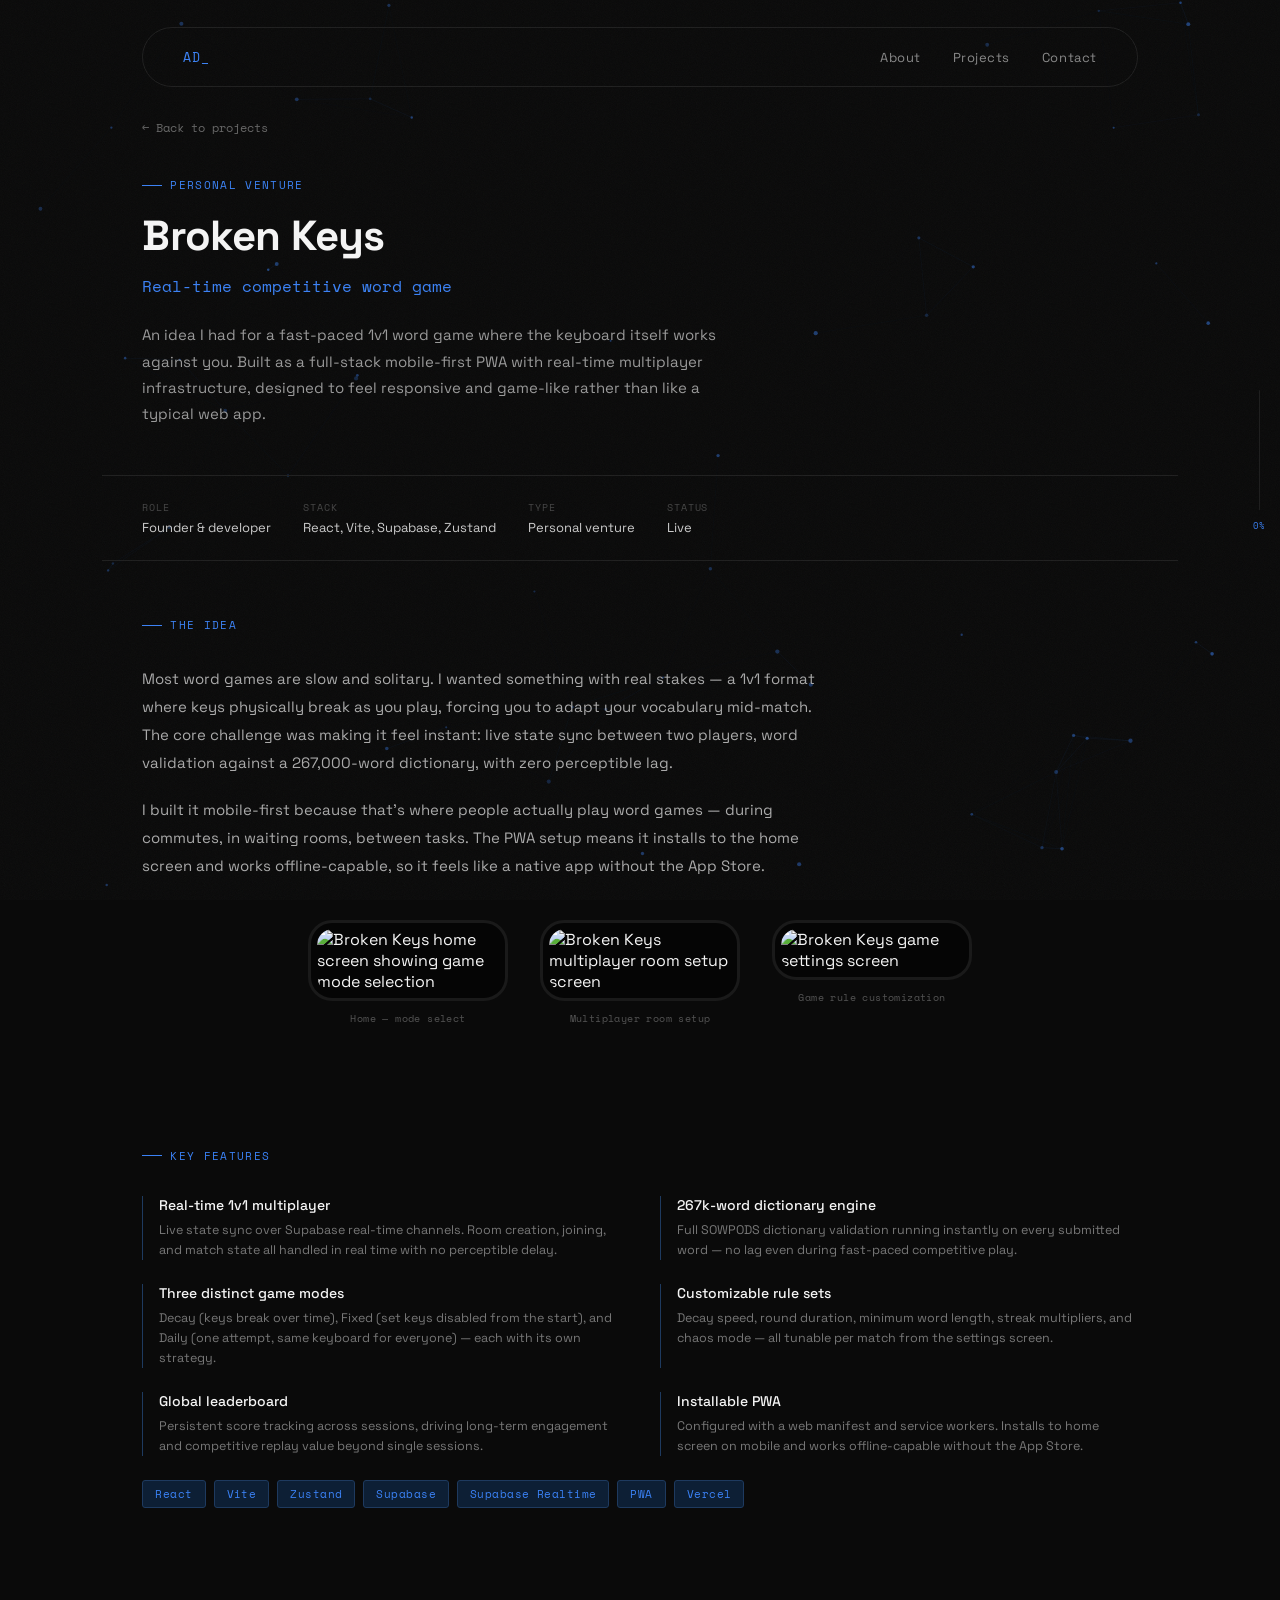
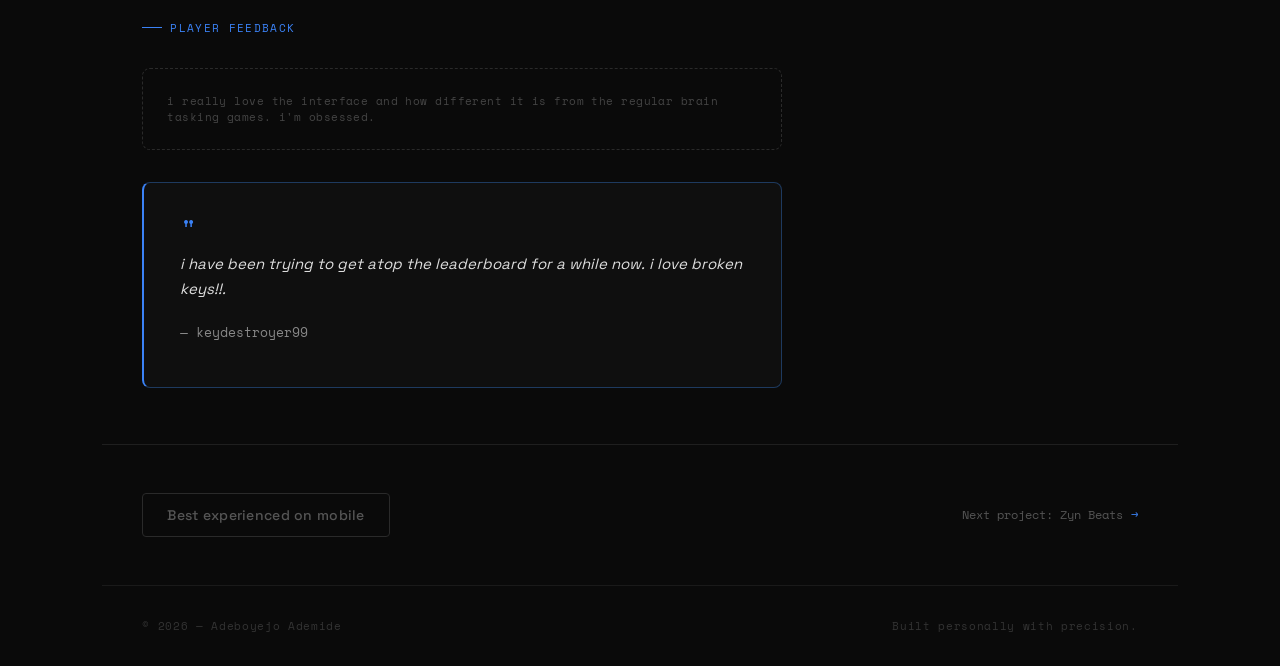
==== projects/broken-keys.html @ 76c6ffee "initial portfolio build" ====
<!DOCTYPE html>
<html lang="en">
  <head>
    <meta charset="UTF-8" />
    <meta name="viewport" content="width=device-width, initial-scale=1.0" />
    <title>Broken Keys — Adeboyejo Ademide</title>
    <meta
      name="description"
      content="Case study: Broken Keys, a real-time competitive multiplayer word game built as a full-stack PWA."
    />

    <link rel="preconnect" href="https://fonts.googleapis.com" />
    <link rel="preconnect" href="https://fonts.gstatic.com" crossorigin />
    <link
      href="https://fonts.googleapis.com/css2?family=Space+Grotesk:wght@400;500;700&family=Space+Mono:wght@400;700&display=swap"
      rel="stylesheet"
    />

    <link rel="stylesheet" href="../css/case-study.css" />
  </head>
  <body>
    <canvas id="bg-canvas"></canvas>
    <div id="cursor-ring"></div>
    <div id="cursor-dot"></div>

    <div class="page">
      <header class="nav">
        <a href="../index.html" class="logo">AD_</a>
        <nav class="nav-links">
          <a href="../index.html#about" class="hoverable">About</a>
          <a href="../index.html#projects" class="hoverable">Projects</a>
          <a href="../index.html#contact" class="hoverable">Contact</a>
        </nav>
      </header>

      <a href="../index.html#projects" class="back-link hoverable"
        >← Back to projects</a
      >

      <div class="cs-hero reveal">
        <div class="cs-eyebrow">Personal venture</div>
        <h1 class="cs-title">Broken Keys</h1>
        <p class="cs-tagline">Real-time competitive word game</p>
        <p class="cs-summary">
          An idea I had for a fast-paced 1v1 word game where the keyboard itself
          works against you. Built as a full-stack mobile-first PWA with
          real-time multiplayer infrastructure, designed to feel responsive and
          game-like rather than like a typical web app.
        </p>
      </div>

      <div class="cs-meta-row reveal">
        <div class="cs-meta-item">
          <span class="cs-meta-label">Role</span>
          <span class="cs-meta-value">Founder & developer</span>
        </div>
        <div class="cs-meta-item">
          <span class="cs-meta-label">Stack</span>
          <span class="cs-meta-value">React, Vite, Supabase, Zustand</span>
        </div>
        <div class="cs-meta-item">
          <span class="cs-meta-label">Type</span>
          <span class="cs-meta-value">Personal venture</span>
        </div>
        <div class="cs-meta-item">
          <span class="cs-meta-label">Status</span>
          <span class="cs-meta-value">Live</span>
        </div>
      </div>

      <section class="cs-section reveal">
        <div class="cs-section-label">The idea</div>
        <p class="cs-body-text">
          Most word games are slow and solitary. I wanted something with real
          stakes — a 1v1 format where keys physically break as you play, forcing
          you to adapt your vocabulary mid-match. The core challenge was making
          it feel instant: live state sync between two players, word validation
          against a 267,000-word dictionary, with zero perceptible lag.
        </p>
        <p class="cs-body-text">
          I built it mobile-first because that's where people actually play word
          games — during commutes, in waiting rooms, between tasks. The PWA
          setup means it installs to the home screen and works offline-capable,
          so it feels like a native app without the App Store.
        </p>

        <div class="cs-phone-row">
          <div class="cs-phone-col">
            <div class="cs-phone">
              <div class="cs-phone-screen">
                <img
                  class="cs-phone-img"
                  src="../assets/screenshots/brokenkeys-home.png"
                  alt="Broken Keys home screen showing game mode selection"
                />
              </div>
            </div>
            <p class="cs-phone-caption">Home — mode select</p>
          </div>
          <div class="cs-phone-col">
            <div class="cs-phone">
              <div class="cs-phone-screen">
                <img
                  class="cs-phone-img"
                  src="../assets/screenshots/brokenkeys-multiplayer.png"
                  alt="Broken Keys multiplayer room setup screen"
                />
              </div>
            </div>
            <p class="cs-phone-caption">Multiplayer room setup</p>
          </div>
          <div class="cs-phone-col">
            <div class="cs-phone">
              <div class="cs-phone-screen">
                <img
                  class="cs-phone-img"
                  src="../assets/screenshots/brokenkeys-settings.png"
                  alt="Broken Keys game settings screen"
                />
              </div>
            </div>
            <p class="cs-phone-caption">Game rule customization</p>
          </div>
        </div>
      </section>

      <section class="cs-section reveal">
        <div class="cs-section-label">Key features</div>
        <div class="cs-features-grid">
          <div class="cs-feature">
            <p class="cs-feature-title">Real-time 1v1 multiplayer</p>
            <p class="cs-feature-desc">
              Live state sync over Supabase real-time channels. Room creation,
              joining, and match state all handled in real time with no
              perceptible delay.
            </p>
          </div>
          <div class="cs-feature">
            <p class="cs-feature-title">267k-word dictionary engine</p>
            <p class="cs-feature-desc">
              Full SOWPODS dictionary validation running instantly on every
              submitted word — no lag even during fast-paced competitive play.
            </p>
          </div>
          <div class="cs-feature">
            <p class="cs-feature-title">Three distinct game modes</p>
            <p class="cs-feature-desc">
              Decay (keys break over time), Fixed (set keys disabled from the
              start), and Daily (one attempt, same keyboard for everyone) — each
              with its own strategy.
            </p>
          </div>
          <div class="cs-feature">
            <p class="cs-feature-title">Customizable rule sets</p>
            <p class="cs-feature-desc">
              Decay speed, round duration, minimum word length, streak
              multipliers, and chaos mode — all tunable per match from the
              settings screen.
            </p>
          </div>
          <div class="cs-feature">
            <p class="cs-feature-title">Global leaderboard</p>
            <p class="cs-feature-desc">
              Persistent score tracking across sessions, driving long-term
              engagement and competitive replay value beyond single sessions.
            </p>
          </div>
          <div class="cs-feature">
            <p class="cs-feature-title">Installable PWA</p>
            <p class="cs-feature-desc">
              Configured with a web manifest and service workers. Installs to
              home screen on mobile and works offline-capable without the App
              Store.
            </p>
          </div>
        </div>

        <div class="cs-tech-row">
          <span class="cs-tech-tag">React</span>
          <span class="cs-tech-tag">Vite</span>
          <span class="cs-tech-tag">Zustand</span>
          <span class="cs-tech-tag">Supabase</span>
          <span class="cs-tech-tag">Supabase Realtime</span>
          <span class="cs-tech-tag">PWA</span>
          <span class="cs-tech-tag">Vercel</span>
        </div>
      </section>

      <section class="cs-section reveal">
        <div class="cs-section-label">Player feedback</div>
        <div class="cs-testimonial-pending">
          i really love the interface and how different it is from the regular
          brain tasking games. i'm obsessed.
        </div>

        <!-- UNCOMMENT WHEN YOU HAVE THE QUOTE: -->
        <div class="cs-testimonial">
          <span class="cs-quote-mark">"</span>
          <p class="cs-quote-text">
            i have been trying to get atop the leaderboard for a while now. i
            love broken keys!!.
          </p>
          <p class="cs-quote-author">— keydestroyer99</p>
        </div>
      </section>

      <div class="cs-cta-row reveal">
        <a
          href="https://broken-keys.vercel.app"
          target="_blank"
          rel="noopener"
          class="cs-btn cs-btn-primary hoverable mobile-only-link"
        >
          Play Broken Keys ↗
        </a>
        <span class="cs-btn cs-btn-disabled desktop-only-message"
          >Best experienced on mobile</span
        >
        <a href="zyn-beats.html" class="cs-next-link hoverable">
          Next project: Zyn Beats <span class="arrow">→</span>
        </a>
      </div>

      <footer class="footer">
        <span class="footer-text">© 2026 — Adeboyejo Ademide</span>
        <span class="footer-text">Built personally with precision.</span>
      </footer>
    </div>

    <script src="../js/cursor.js"></script>
    <script src="../js/background.js"></script>
    <script src="../js/reveal.js"></script>
    <script src="../js/scroll-progress.js"></script>
  </body>
</html>
---- css/case-study.css ----
/* =========================================================
   Project case study page stylesheet
   Shared by all /projects/*.html pages. Reuses the same
   dark/blue identity as the main site, plus layout patterns
   specific to long-form case studies (image grids, phone
   frames, testimonials).
   ========================================================= */

* {
  box-sizing: border-box;
}

html {
  scroll-behavior: smooth;
}

body {
  background: #0a0a0a;
  color: #f5f5f5;
  font-family: "Space Grotesk", sans-serif;
  margin: 0;
  padding: 0 8%;
  cursor: none; /* custom cursor replaces default */
}
input,
textarea,
select {
  cursor: text;
}

a,
button,
[role="button"],
label {
  cursor: none;
}

@media (hover: none), (pointer: coarse) {
  body {
    cursor: auto;
  }
  #cursor-ring,
  #cursor-dot {
    display: none;
  }
}

a {
  color: inherit;
}

#bg-canvas {
  position: fixed;
  top: 0;
  left: 0;
  width: 100%;
  height: 100%;
  z-index: 0;
  pointer-events: none;
}

.page {
  position: relative;
  z-index: 1;
}

/* ============ CURSOR (shared with main site) ============ */
#cursor-ring {
  position: fixed;
  width: 28px;
  height: 28px;
  border-radius: 50%;
  pointer-events: none;
  z-index: 999;
  transform: translate(-50%, -50%);
  border: 1px solid #3b82f6;
  transition: width 0.2s ease, height 0.2s ease, background 0.2s ease,
    opacity 0.2s ease;
  opacity: 0;
}

#cursor-dot {
  position: fixed;
  width: 4px;
  height: 4px;
  border-radius: 50%;
  background: #3b82f6;
  pointer-events: none;
  z-index: 1000;
  transform: translate(-50%, -50%);
  opacity: 0;
  transition: opacity 0.2s ease;
}

/* ============ NAV (shared) ============ */
.nav {
  display: flex;
  justify-content: space-between;
  align-items: center;
  padding: 1.2rem 2.5rem;
  margin: 2.5% 2.5rem 0;
  border: 0.5px solid #1f1f1f;
  border-radius: 30px;
  background: transparent;
}

.logo {
  font-family: "Space Mono", monospace;
  font-size: 13px;
  color: #3b82f6;
  letter-spacing: 0.08em;
  text-decoration: none;
}

.nav-links {
  display: flex;
  gap: 2rem;
}

.nav-links a {
  font-size: 13px;
  color: #888;
  text-decoration: none;
  letter-spacing: 0.04em;
  transition: color 0.2s ease;
}

.nav-links a:hover {
  color: #f5f5f5;
}

/* ============ BACK LINK ============ */
.back-link {
  display: inline-flex;
  align-items: center;
  gap: 8px;
  font-family: "Space Mono", monospace;
  font-size: 12px;
  color: #666;
  text-decoration: none;
  padding: 2rem 2.5rem 0;
  transition: color 0.2s ease;
}

.back-link:hover {
  color: #3b82f6;
}

/* ============ HERO ============ */
.cs-hero {
  padding: 2.5rem 2.5rem 3rem;
  max-width: 760px;
}

.cs-eyebrow {
  font-family: "Space Mono", monospace;
  font-size: 11px;
  color: #3b82f6;
  letter-spacing: 0.12em;
  text-transform: uppercase;
  margin-bottom: 1rem;
  display: flex;
  align-items: center;
  gap: 8px;
}

.cs-eyebrow::before {
  content: "";
  display: inline-block;
  width: 20px;
  height: 1px;
  background: #3b82f6;
}

.cs-title {
  font-size: 42px;
  font-weight: 700;
  margin: 0 0 0.75rem;
  letter-spacing: -0.02em;
}

.cs-tagline {
  font-size: 16px;
  color: #3b82f6;
  font-family: "Space Mono", monospace;
  margin: 0 0 1.5rem;
}

.cs-summary {
  font-size: 15px;
  color: #999;
  line-height: 1.75;
  max-width: 600px;
  margin: 0;
}

/* ============ META ROW ============ */
.cs-meta-row {
  display: flex;
  gap: 2rem;
  padding: 1.5rem 2.5rem;
  border-top: 0.5px solid #1f1f1f;
  border-bottom: 0.5px solid #1f1f1f;
  flex-wrap: wrap;
}

.cs-meta-item {
  display: flex;
  flex-direction: column;
  gap: 4px;
}

.cs-meta-label {
  font-family: "Space Mono", monospace;
  font-size: 10px;
  color: #444;
  letter-spacing: 0.08em;
  text-transform: uppercase;
}

.cs-meta-value {
  font-size: 13px;
  color: #ccc;
}

/* ============ SECTIONS ============ */
.cs-section {
  padding: 3.5rem 2.5rem;
}

.cs-section-label {
  font-family: "Space Mono", monospace;
  font-size: 11px;
  color: #3b82f6;
  letter-spacing: 0.12em;
  text-transform: uppercase;
  margin-bottom: 2rem;
  display: flex;
  align-items: center;
  gap: 8px;
}

.cs-section-label::before {
  content: "";
  display: inline-block;
  width: 20px;
  height: 1px;
  background: #3b82f6;
}

.cs-body-text {
  font-size: 15px;
  color: #aaa;
  line-height: 1.85;
  max-width: 680px;
  margin: 0 0 1.25rem;
}

/* ============ DESKTOP IMAGE GRID ============ */
.cs-image-grid {
  display: grid;
  grid-template-columns: 1.4fr 1fr;
  gap: 1.5rem;
  margin-top: 2rem;
}

.cs-image-grid.full {
  grid-template-columns: 1fr;
}

.cs-image-grid.three {
  grid-template-columns: 1fr 1fr 1fr;
}

.cs-shot-frame {
  background: #0f0f0f;
  border: 0.5px solid #1f1f1f;
  border-radius: 8px;
  overflow: hidden;
}

.cs-shot-bar {
  display: flex;
  align-items: center;
  gap: 5px;
  padding: 8px 12px;
  background: #131313;
  border-bottom: 0.5px solid #1f1f1f;
}

.cs-shot-dot {
  width: 7px;
  height: 7px;
  border-radius: 50%;
  background: #2a2a2a;
}

.cs-shot-url {
  margin-left: 6px;
  font-family: "Space Mono", monospace;
  font-size: 9px;
  color: #555;
  overflow: hidden;
  white-space: nowrap;
  text-overflow: ellipsis;
}

.cs-shot-img {
  width: 100%;
  height: auto;
  display: block;
}

/* ============ MOBILE PHONE FRAMES ============ */
.cs-phone-row {
  display: flex;
  gap: 2rem;
  margin-top: 2.5rem;
  justify-content: center;
  flex-wrap: wrap;
}

.cs-phone-col {
  display: flex;
  flex-direction: column;
  align-items: center;
}

.cs-phone {
  width: 200px;
  background: #050505;
  border: 3px solid #1a1a1a;
  border-radius: 24px;
  overflow: hidden;
  padding: 6px;
}

.cs-phone-screen {
  border-radius: 16px;
  overflow: hidden;
}

.cs-phone-img {
  width: 100%;
  display: block;
}

.cs-phone-caption {
  text-align: center;
  font-family: "Space Mono", monospace;
  font-size: 10px;
  color: #555;
  margin-top: 10px;
  letter-spacing: 0.04em;
}

/* ============ FEATURES GRID ============ */
.cs-features-grid {
  display: grid;
  grid-template-columns: 1fr 1fr;
  gap: 1.5rem 2.5rem;
  margin-top: 2rem;
}

.cs-feature {
  border-left: 1.5px solid #1e3a5f;
  padding-left: 16px;
}

.cs-feature-title {
  font-size: 14px;
  font-weight: 500;
  color: #f5f5f5;
  margin: 0 0 6px;
}

.cs-feature-desc {
  font-size: 12.5px;
  color: #777;
  line-height: 1.6;
  margin: 0;
}

/* ============ TECH TAGS ============ */
.cs-tech-row {
  display: flex;
  flex-wrap: wrap;
  gap: 8px;
  margin-top: 1.5rem;
}

.cs-tech-tag {
  font-family: "Space Mono", monospace;
  font-size: 11px;
  color: #3b82f6;
  border: 0.5px solid #1e3a5f;
  padding: 5px 12px;
  border-radius: 3px;
  background: #0d1f35;
  letter-spacing: 0.04em;
}

/* ============ TESTIMONIAL ============ */
.cs-testimonial {
  background: #0f0f0f;
  border: 0.5px solid #1e3a5f;
  border-left: 2px solid #3b82f6;
  border-radius: 8px;
  padding: 2rem 2.25rem;
  max-width: 640px;
  margin-top: 2rem;
}

.cs-quote-mark {
  font-family: "Space Mono", monospace;
  font-size: 28px;
  color: #3b82f6;
  line-height: 1;
  margin-bottom: 0.5rem;
  display: block;
}

.cs-quote-text {
  font-size: 15px;
  color: #ddd;
  line-height: 1.7;
  font-style: italic;
  margin: 0 0 1.25rem;
}

.cs-quote-author {
  font-size: 13px;
  color: #888;
  font-family: "Space Mono", monospace;
}

/* Empty state — used until a real quote is collected.
   Intentionally quiet so it never looks like a broken module. */
.cs-testimonial-pending {
  border: 0.5px dashed #2a2a2a;
  border-radius: 8px;
  padding: 1.5rem;
  max-width: 640px;
  margin-top: 2rem;
  font-family: "Space Mono", monospace;
  font-size: 11px;
  color: #444;
  letter-spacing: 0.04em;
}

/* ============ CTA ROW (page footer) ============ */
.cs-cta-row {
  display: flex;
  gap: 1rem;
  align-items: center;
  padding: 3rem 2.5rem;
  border-top: 0.5px solid #1f1f1f;
  justify-content: space-between;
  flex-wrap: wrap;
}

.cs-btn {
  display: inline-block;
  font-family: "Space Grotesk", sans-serif;
  font-size: 14px;
  font-weight: 500;
  padding: 0.75rem 1.5rem;
  border-radius: 4px;
  letter-spacing: 0.02em;
  text-decoration: none;
  cursor: none;
  transition: opacity 0.2s ease;
}

.cs-btn-primary {
  background: #3b82f6;
  color: #fff;
  border: 1px solid #3b82f6;
  transition: background 0.3s ease, color 0.3s ease, border-color 0.3s ease;
}

.cs-btn-primary:hover {
  background: transparent;
  color: #3b82f6;
  border-color: #3b82f6;
}

.cs-btn-disabled {
  background: transparent;
  color: #555;
  border: 0.5px solid #2a2a2a;
  cursor: default;
  pointer-events: none;
}

.cs-next-link {
  display: flex;
  align-items: center;
  gap: 8px;
  font-family: "Space Mono", monospace;
  font-size: 12px;
  color: #555;
  text-decoration: none;
  transition: color 0.2s ease;
}

.cs-next-link:hover {
  color: #ccc;
}

.cs-next-link .arrow {
  color: #3b82f6;
}

/* ============ FOOTER (shared) ============ */
.footer {
  padding: 2rem 2.5rem;
  border-top: 0.5px solid #1a1a1a;
  display: flex;
  justify-content: space-between;
  align-items: center;
}

.footer-text {
  font-family: "Space Mono", monospace;
  font-size: 11px;
  color: #333;
  letter-spacing: 0.06em;
}

/* ============ RESPONSIVE ============ */
@media (max-width: 768px) {
  body {
    background: #0a0a0a;
    color: #f5f5f5;
    font-family: "Space Grotesk", sans-serif;
    margin: 0;
    padding: 0;
    cursor: none; /* custom cursor replaces default */
  }
  .nav {
    margin-right: 2%;
    margin-left: 2%;
  }
  .cs-title {
    font-size: 32px;
  }
  .cs-image-grid,
  .cs-image-grid.three {
    grid-template-columns: 1fr;
  }
  .cs-features-grid {
    grid-template-columns: 1fr;
  }
  .cs-section,
  .cs-hero {
    padding-left: 1.5rem;
    padding-right: 1.5rem;
  }
  .nav,
  .footer,
  .back-link,
  .cs-meta-row,
  .cs-cta-row {
    padding-left: 1.5rem;
    padding-right: 1.5rem;
  }
  .cs-phone {
    width: 160px;
  }
}

@media (prefers-reduced-motion: reduce) {
  * {
    animation-duration: 0.01ms !important;
    animation-iteration-count: 1 !important;
    transition-duration: 0.01ms !important;
  }
  html {
    scroll-behavior: auto;
  }
}

/* ============ GRAIN TEXTURE OVERLAY ============ */
body::after {
  content: "";
  position: fixed;
  top: 0;
  left: 0;
  width: 100%;
  height: 100%;
  pointer-events: none;
  z-index: 2;
  opacity: 0.035;
  background-image: url("data:image/svg+xml,%3Csvg viewBox='0 0 256 256' xmlns='http://www.w3.org/2000/svg'%3E%3Cfilter id='noise'%3E%3CfeTurbulence type='fractalNoise' baseFrequency='0.9' numOctaves='4' stitchTiles='stitch'/%3E%3C/filter%3E%3Crect width='100%25' height='100%25' filter='url(%23noise)'/%3E%3C/svg%3E");
  background-repeat: repeat;
  background-size: 200px 200px;
}

/* ============ HIDE SCROLLBAR ============ */
html {
  scrollbar-width: none; /* Firefox */
  -ms-overflow-style: none; /* IE / Edge */
}

html::-webkit-scrollbar {
  display: none; /* Chrome / Safari */
}

/* ============ MOBILE-ONLY LINKS ============ */
.mobile-only-link {
  display: none;
}

.desktop-only-message {
  display: inline-block;
}

@media (max-width: 768px) {
  .mobile-only-link {
    display: inline-block;
  }

  .desktop-only-message {
    display: none;
  }
}
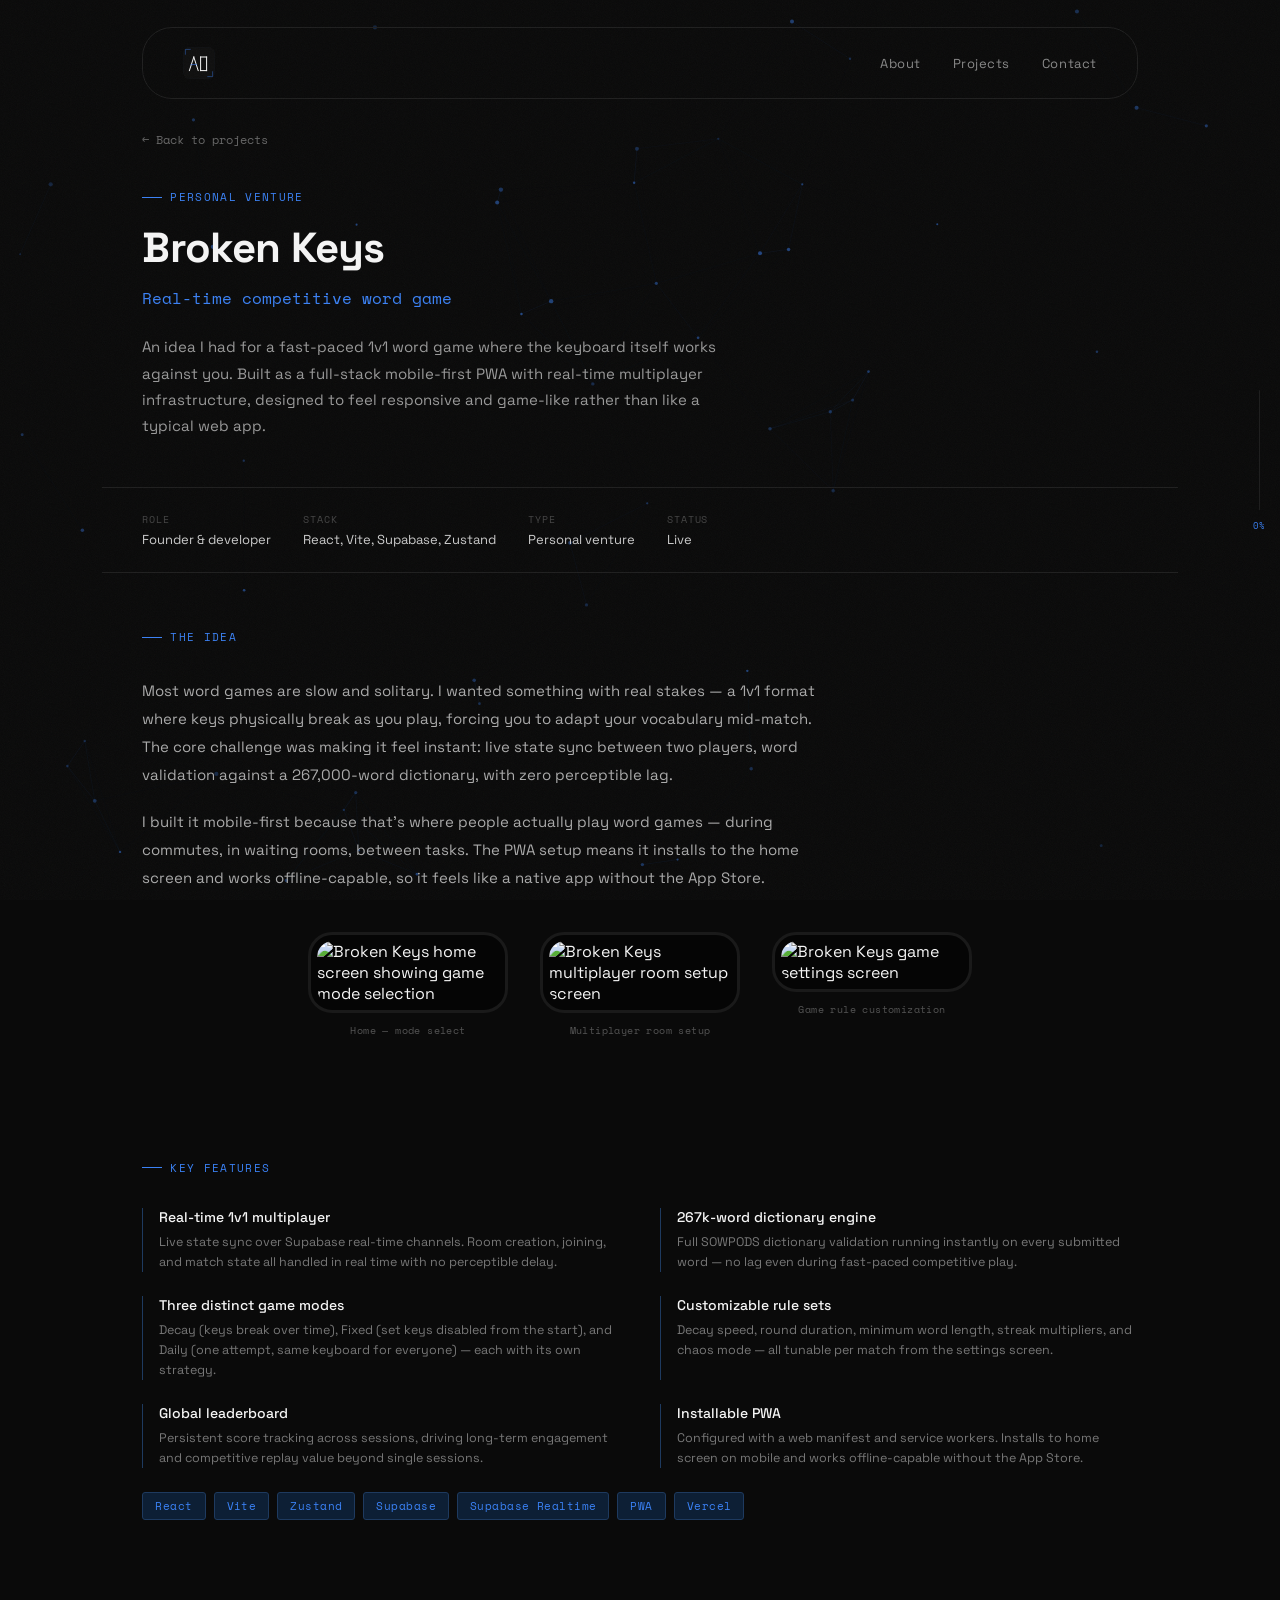
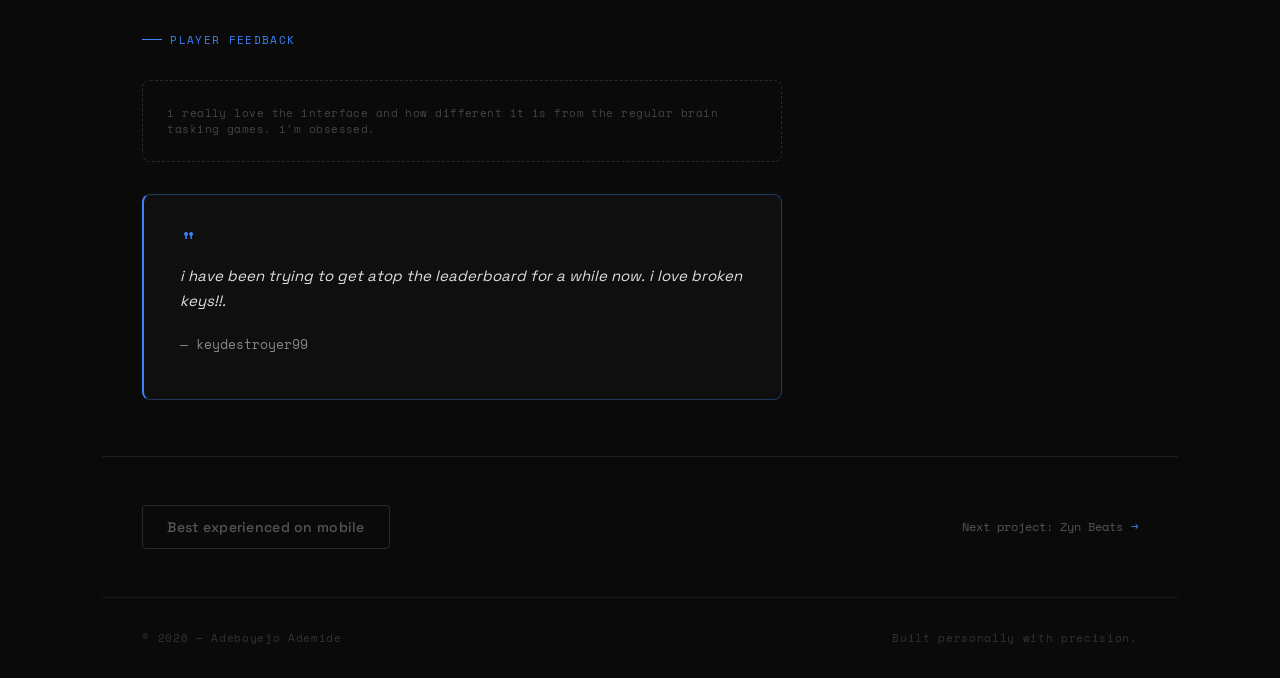
==== commit f00a0ef1: "added favicons and icons" ====
--- a/projects/broken-keys.html
+++ b/projects/broken-keys.html
@@ -8,6 +8,7 @@
       name="description"
       content="Case study: Broken Keys, a real-time competitive multiplayer word game built as a full-stack PWA."
     />
+    <link rel="icon" type="image/svg+xml" href="../assets/icons/favicon.svg" />
 
     <link rel="preconnect" href="https://fonts.googleapis.com" />
     <link rel="preconnect" href="https://fonts.gstatic.com" crossorigin />
@@ -25,7 +26,16 @@
 
     <div class="page">
       <header class="nav">
-        <a href="../index.html" class="logo">AD_</a>
+        <!-- <a href="../index.html" class="logo">AD_</a> -->
+        <a href="../index.html" class="logo">
+          <img
+            src="../assets/icons/logo.svg"
+            alt="Adeboyejo Ademide"
+            width="32"
+            height="32"
+            style="display: block; border-radius: 6px"
+          />
+        </a>
         <nav class="nav-links">
           <a href="../index.html#about" class="hoverable">About</a>
           <a href="../index.html#projects" class="hoverable">Projects</a>
--- a/css/case-study.css
+++ b/css/case-study.css
@@ -104,12 +104,17 @@
   background: transparent;
 }
 
-.logo {
+/* .logo {
   font-family: "Space Mono", monospace;
   font-size: 13px;
   color: #3b82f6;
   letter-spacing: 0.08em;
   text-decoration: none;
+} */
+.logo {
+  text-decoration: none;
+  display: flex;
+  align-items: center;
 }
 
 .nav-links {
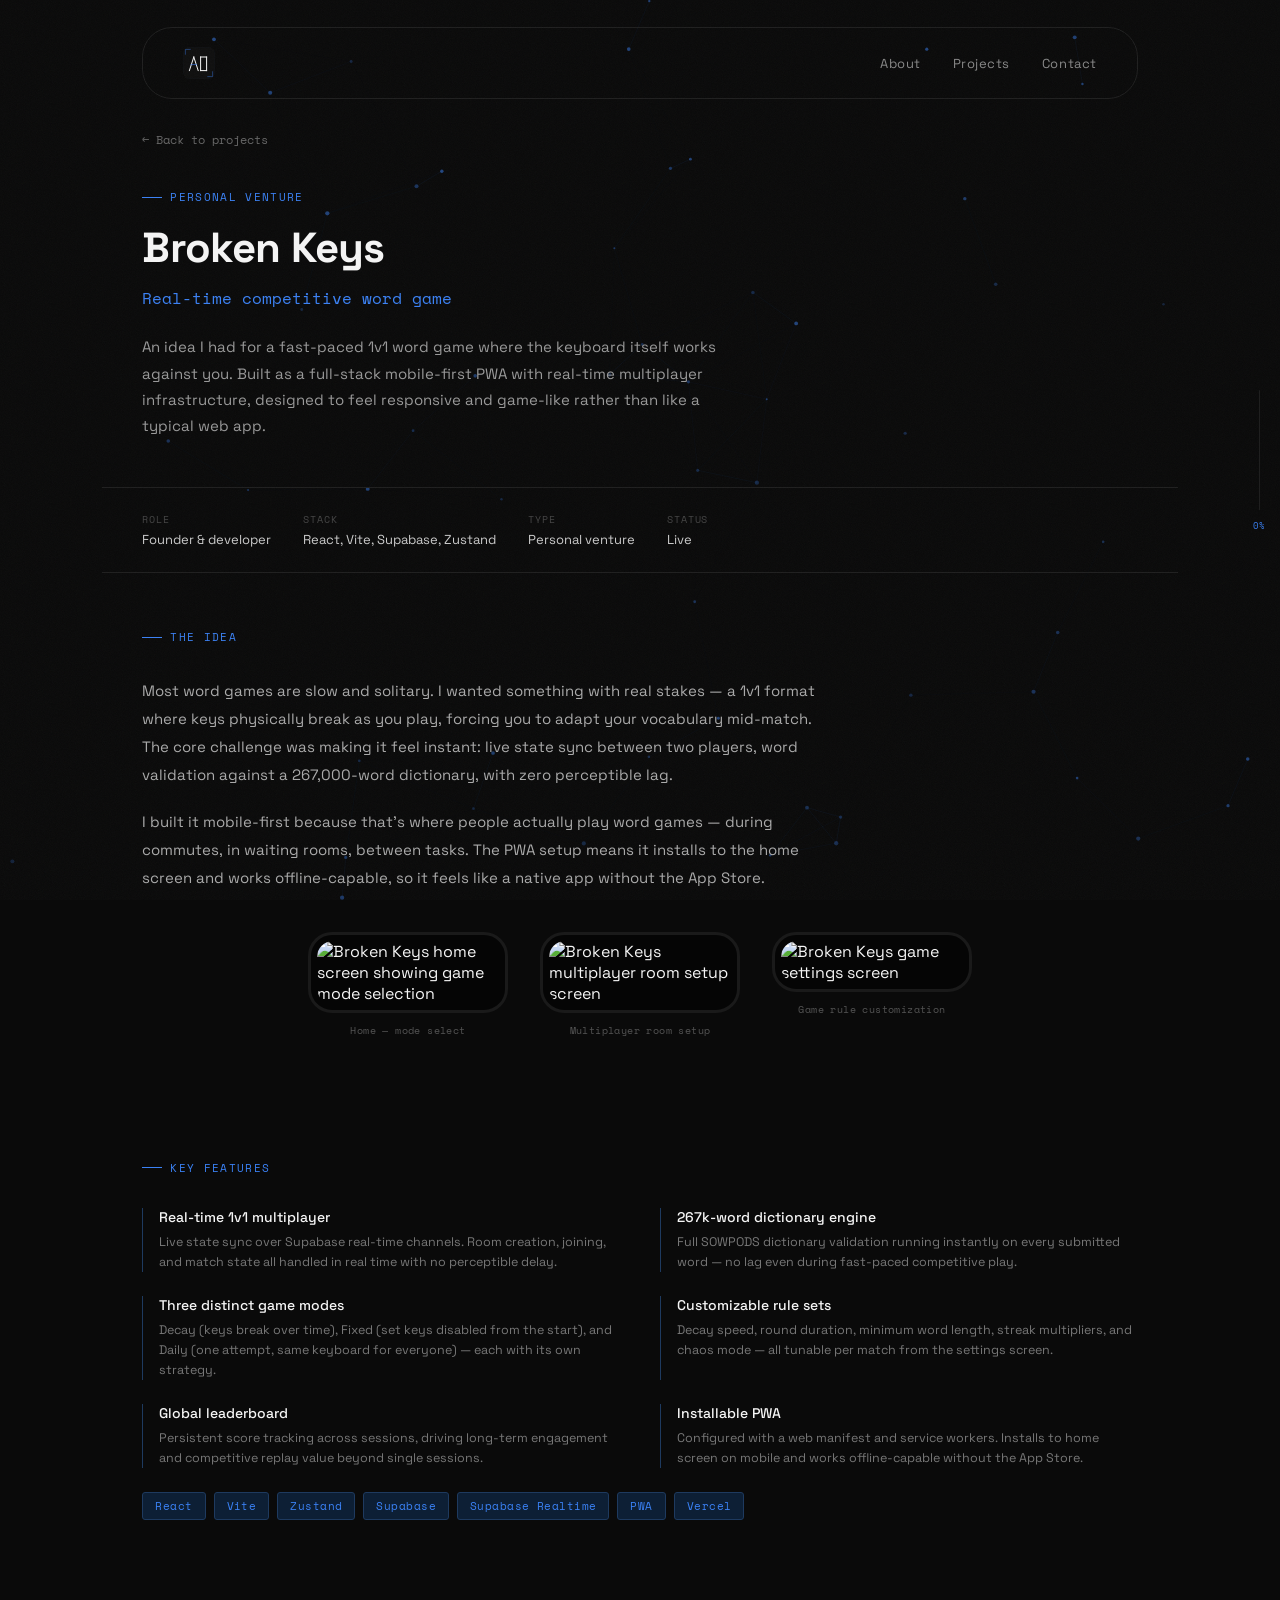
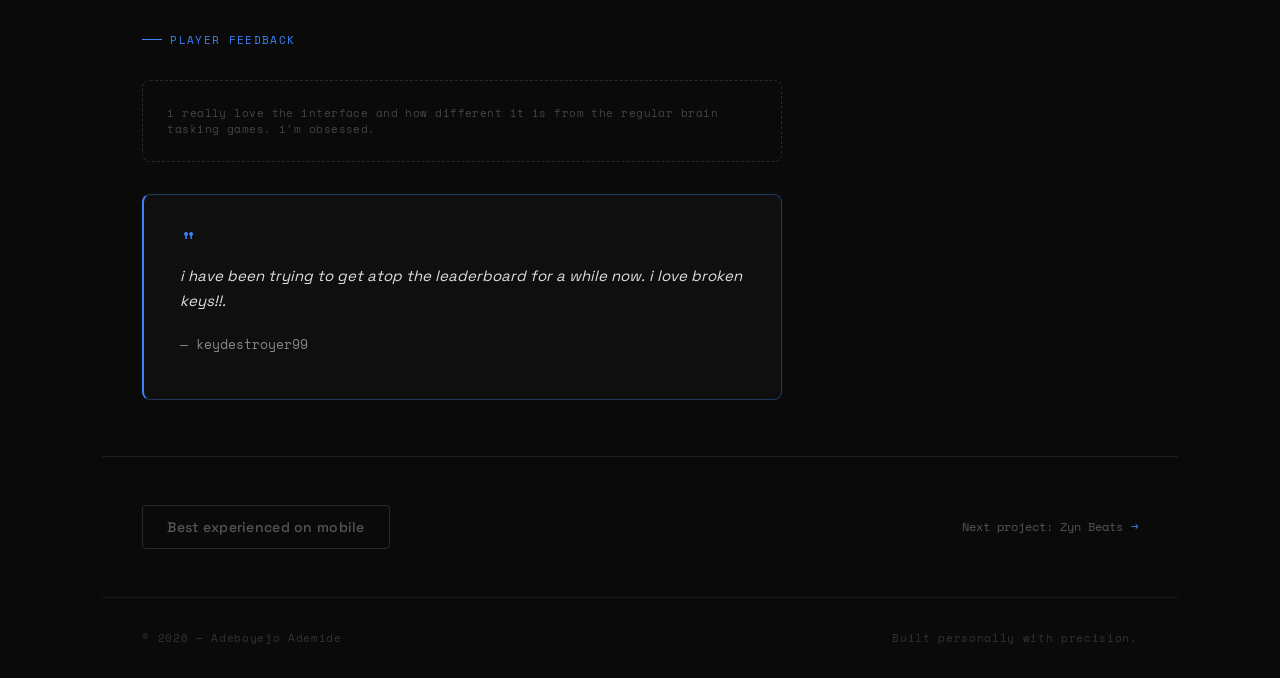
==== commit c3f7f324: "added some animations and made page routing smoother" ====
--- a/projects/broken-keys.html
+++ b/projects/broken-keys.html
@@ -241,5 +241,7 @@
     <script src="../js/background.js"></script>
     <script src="../js/reveal.js"></script>
     <script src="../js/scroll-progress.js"></script>
+    <script src="js/interactions.js"></script>
+    <script src="js/transitions.js"></script>
   </body>
 </html>
